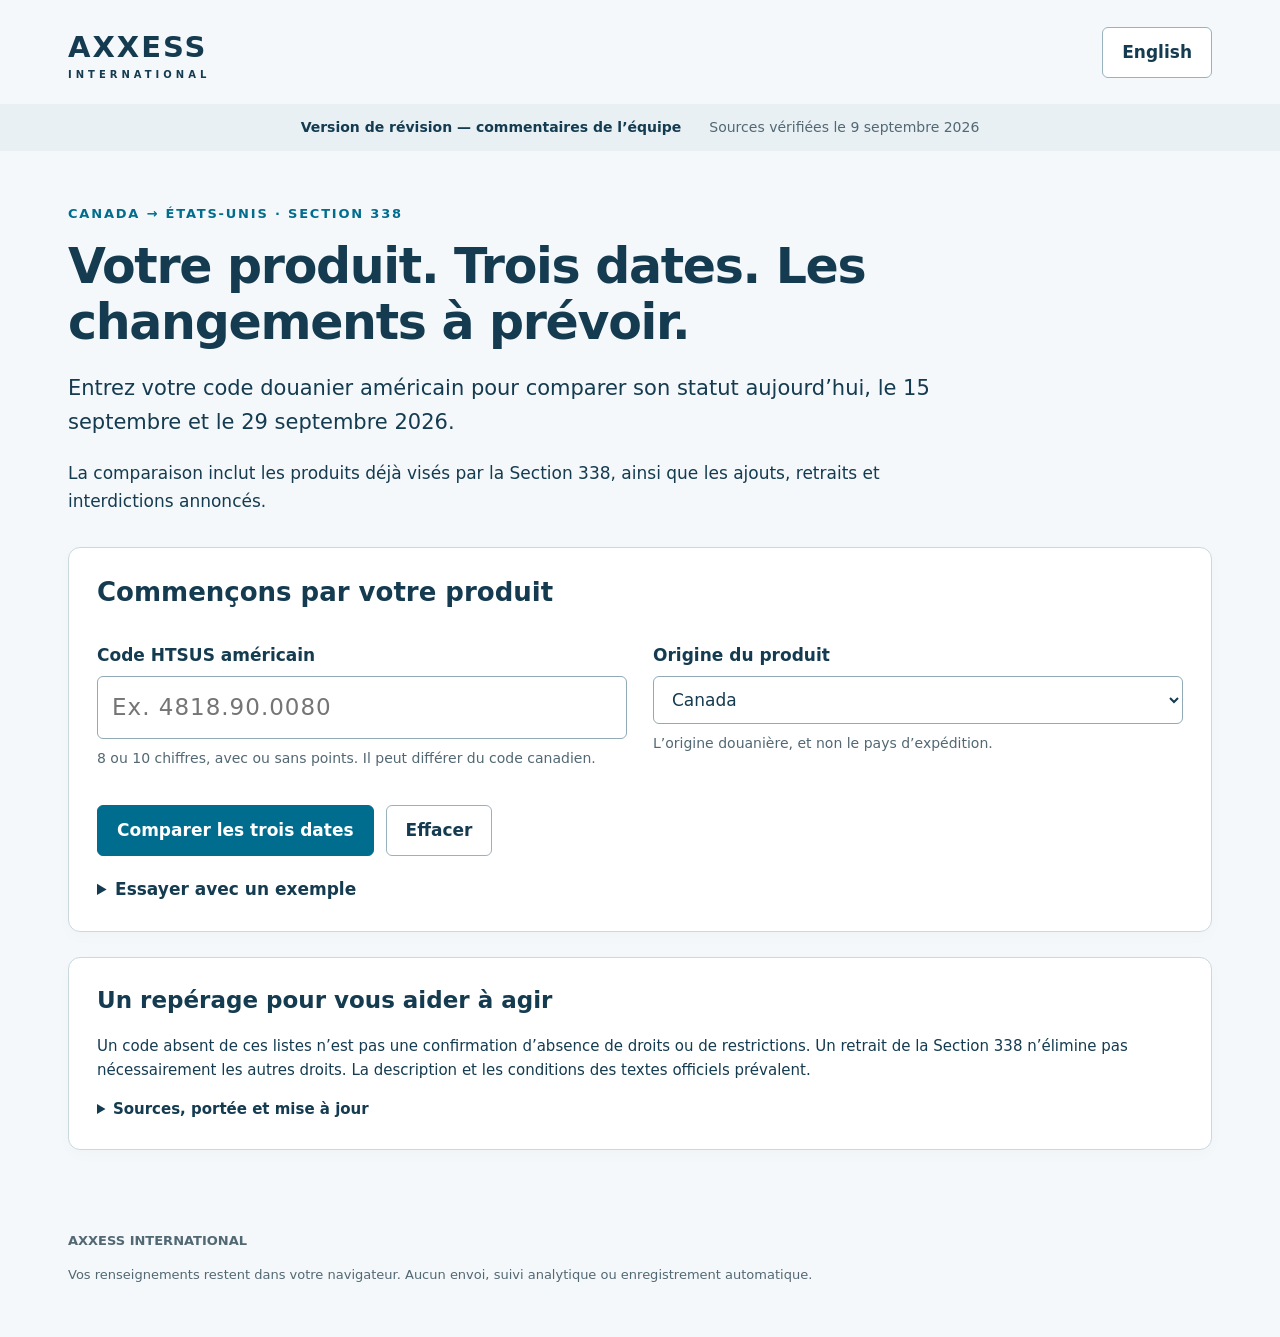
==== index.html @ a37c1147 "Créer le vérificateur bilingue Section 338 — version de révision Comparaison aujourd’hui / 15 septem" ====
<!doctype html>
<html lang="fr"><head><meta charset="utf-8"><meta name="viewport" content="width=device-width,initial-scale=1"><meta name="robots" content="noindex,nofollow"><meta name="description" content="Comparez le statut Section 338 de votre produit aux trois dates clés. Version de révision Axxess International."><title>Vérificateur Section 338 | Axxess International</title><link rel="stylesheet" href="style.css"><script defer src="rules.js"></script><script defer src="engine.js"></script><script defer src="app.js"></script></head>
<body><a class="skip" href="#main" data-t="skip">Aller au vérificateur</a><header><div class="brand">AXXESS <span>INTERNATIONAL</span></div><button id="language" type="button">English</button></header><aside class="review"><strong data-t="review">Version de révision — commentaires de l’équipe</strong><span data-t="checked">Sources vérifiées le 9 septembre 2026</span></aside>
<main id="main"><section class="intro"><p class="eyebrow" data-t="route">CANADA → ÉTATS-UNIS · SECTION 338</p><h1 data-t="title">Votre produit. Trois dates. Les changements à prévoir.</h1><p class="lead" data-t="lead">Entrez votre code douanier américain pour comparer son statut aujourd’hui, le 15 septembre et le 29 septembre 2026.</p><p data-t="baseline">La comparaison inclut les produits déjà visés par la Section 338, ainsi que les ajouts, retraits et interdictions annoncés.</p></section>
<section class="panel" aria-labelledby="form-title"><h2 id="form-title" data-t="formTitle">Commençons par votre produit</h2><form id="check-form" novalidate><div class="form-grid"><div><label for="hts" data-t="hts">Code HTSUS américain</label><input id="hts" inputmode="decimal" maxlength="14" placeholder="Ex. 4818.90.0080" autocomplete="off" aria-describedby="hts-help"><p class="hint" id="hts-help" data-t="htsHelp">8 ou 10 chiffres, avec ou sans points. Il peut différer du code canadien.</p></div><div><label for="origin" data-t="origin">Origine du produit</label><select id="origin"><option value="CA" data-t="canada">Canada</option><option value="US" data-t="other">Autre pays</option><option value="unknown" data-t="unknown">À confirmer</option></select><p class="hint" data-t="originHelp">L’origine douanière, et non le pays d’expédition.</p></div></div>
<div id="packaging-field" hidden><label for="packaged" data-t="packaged">Conditionné pour la consommation directe?</label><select id="packaged"><option value="unknown" data-t="unknown">À confirmer</option><option value="yes" data-t="packYes">Oui — bouteilles, canettes, boîtes, fûts ou similaires</option><option value="no" data-t="packNo">Non — vrac confirmé</option></select><p class="hint" data-t="packHelp">Un grand contenant ou un fût n’est pas automatiquement du vrac. Ce renseignement peut changer le résultat du 29 septembre.</p></div>
<p id="error" class="error" role="alert" hidden></p><div class="actions"><button type="submit" class="primary" data-t="check">Comparer les trois dates</button><button type="reset" data-t="reset">Effacer</button></div></form><details class="examples"><summary data-t="try">Essayer avec un exemple</summary><div class="actions"><button type="button" data-example="25010000" data-t="removedExample">Produit retiré</button><button type="button" data-example="04061064" data-t="addedExample">Produit ajouté</button><button type="button" data-example="22030000" data-t="banExample">Bière conditionnée</button><button type="button" data-example="48189000" data-t="partialExample">Code à préciser</button></div></details></section>
<section id="results" aria-live="polite" hidden><p class="eyebrow" data-t="comparison">VOTRE COMPARAISON</p><h2 id="result-title" tabindex="-1"></h2><p id="description" class="hint"></p><p class="assumptions" data-t="assumptions">Repérage dans les listes pour trois opérations ordinaires distinctes : importation et entrée pour consommation à chaque date, sans exemption particulière. Les taux indiqués concernent uniquement la Section 338. Les autres droits et l’admissibilité finale restent à confirmer.</p><div id="cards" class="cards"></div><p class="hint" data-t="timeNote">15 et 29 septembre : situation à 0 h 01, heure de l’Est. Le 15 vise l’entrée pour consommation ou le retrait d’entrepôt; le 29 vise l’importation aux États-Unis.</p><div class="panel next"><h3 data-t="nextTitle">Préparez votre prochaine expédition avec Axxess</h3><p data-t="nextText">Faites confirmer le code complet, l’origine, les exceptions et les dates avant d’expédier. Si vous payez déjà des droits Section 232, faites revoir le cumul et vos coûts.</p><button id="prepare" type="button" class="primary" data-t="prepare">Préparer ma demande de vérification</button><div id="request-area" hidden><label for="request-text" data-t="requestTitle">Texte à transmettre à votre représentant</label><textarea id="request-text" rows="10" readonly></textarea><div class="actions"><button id="copy" type="button" data-t="copy">Copier le texte</button><a href="https://axxessintl.com/nous-joindre/" id="contact" data-t="contact">Joindre Axxess</a></div><p id="copy-status" role="status"></p><p class="hint" data-t="notSent">Aucun message n’est envoyé par le vérificateur.</p></div></div>
<details class="panel" id="shipment"><summary data-t="shipmentTitle">Vos dates réelles diffèrent? Examiner une expédition</summary><p data-t="shipmentHelp">Pour une importation avant le 29 septembre suivie d’une entrée pour consommation après cette date, les règles de transition doivent être examinées séparément.</p><form id="shipment-form" novalidate><div class="form-grid"><div><label for="imported" data-t="imported">Importation aux États-Unis — heure de l’Est</label><input id="imported" type="datetime-local"></div><div><label for="entered" data-t="entered">Entrée ou retrait pour consommation — heure de l’Est</label><input id="entered" type="datetime-local"></div></div><label for="special" data-t="special">Opération spéciale ou exemption à examiner?</label><select id="special"><option value="unknown" data-t="unknown">À confirmer</option><option value="none" data-t="ordinary">Non — opération ordinaire confirmée</option><option value="required" data-t="specialYes">Oui — examen nécessaire (chapitre 98, zone franche, etc.)</option></select><label for="exemption" data-t="exemption">Exclusion de la note 51(c), lorsqu’elle demeure applicable</label><select id="exemption"><option value="unknown" data-t="unknown">À confirmer</option><option value="no" data-t="exNo">Aucune exclusion applicable, confirmé</option><option value="yes" data-t="exYes">Exclusion applicable, confirmée par un spécialiste</option></select><p class="hint" data-t="exHelp">Par exemple, certaines mesures Section 232 ou l’aéronautique civile. L’ACEUM seul n’exclut pas les droits Section 338. L’outil ne détermine pas l’assujettissement à la Section 232.</p><button type="submit" class="primary" data-t="shipmentCheck">Examiner cette expédition</button></form><div id="shipment-result" aria-live="polite"></div></details></section>
<section class="panel notes"><h2 data-t="scopeTitle">Un repérage pour vous aider à agir</h2><p data-t="scopeText">Un code absent de ces listes n’est pas une confirmation d’absence de droits ou de restrictions. Un retrait de la Section 338 n’élimine pas nécessairement les autres droits. La description et les conditions des textes officiels prévalent.</p><details><summary data-t="sourcesTitle">Sources, portée et mise à jour</summary><p data-t="sourceDate">Référentiel : 8 septembre 2026, version 2026-09-08.v1. Sources revérifiées le 9 septembre. Cette version ne se met pas à jour automatiquement.</p><p data-t="dairyNote">Le renvoi à une modification de portée laitière dans la proclamation d’interdiction reste à clarifier. Les instructions CBP/ACE et les corrections ultérieures doivent être confirmées avant une déclaration.</p><ul id="sources"></ul></details></section></main><footer><strong>AXXESS INTERNATIONAL</strong><p data-t="privacy">Vos renseignements restent dans votre navigateur. Aucun envoi, suivi analytique ou enregistrement automatique.</p></footer><noscript>Activez JavaScript pour utiliser le vérificateur. / Enable JavaScript to use the checker.</noscript></body></html>
---- style.css ----
:root{--ink:#143b50;--blue:#006d8f;--pale:#eef5f7;--line:#c9d9df;--muted:#526873;--orange:#b25617}*{box-sizing:border-box}body{margin:0;color:var(--ink);font:17px/1.6 system-ui,-apple-system,Segoe UI,sans-serif;background:#f5f8fa}header,main,footer{max-width:1200px;margin:auto}header{display:flex;align-items:center;justify-content:space-between;padding:24px 28px}.brand{font-size:29px;font-weight:800;letter-spacing:2px}.brand span{display:block;font-size:10px;letter-spacing:4px;line-height:1}.review{background:#e8f0f4;padding:12px 28px;display:flex;justify-content:center;gap:28px;flex-wrap:wrap;font-size:14px}.review span{color:var(--muted)}main{padding:40px 28px}h1{font-size:clamp(32px,4vw,49px);line-height:1.15;max-width:920px;margin:14px 0 20px;letter-spacing:-1.3px}h2{font-size:26px;line-height:1.3;margin:0 0 18px}h3{font-size:21px;line-height:1.35}.lead{font-size:21px;max-width:880px}.eyebrow{font-size:13px;font-weight:750;letter-spacing:1.8px;color:var(--blue)}.intro{margin-bottom:32px}.intro>p:last-child{max-width:900px}.panel{background:white;border:1px solid var(--line);border-radius:12px;padding:28px;margin:25px 0;box-shadow:0 5px 16px #143b5005}.form-grid{display:grid;grid-template-columns:1fr 1fr;gap:26px}label{display:block;font-weight:650;margin:14px 0 7px}input,select,textarea{font:inherit;color:var(--ink);background:#fff;border:1px solid #91aab6;border-radius:6px;padding:12px 14px;min-height:48px;width:100%;max-width:100%}#hts{font-size:23px;letter-spacing:1px}.hint{font-size:14px;color:var(--muted);margin:8px 0 18px}.actions{display:flex;gap:12px;align-items:center;flex-wrap:wrap;margin:18px 0 5px}button,.actions a{font:inherit;font-weight:650;border:1px solid #99b3be;border-radius:6px;background:white;color:var(--ink);padding:11px 19px;cursor:pointer;min-height:46px}.primary{background:var(--blue);color:white;border-color:var(--blue)}button:hover{filter:brightness(.94)}a{color:#006382;text-underline-offset:3px}button:focus-visible,a:focus-visible,summary:focus-visible,input:focus-visible,select:focus-visible,textarea:focus-visible{outline:3px solid #d18139;outline-offset:3px}summary{cursor:pointer;font-weight:650}.examples{margin-top:20px}.examples button{font-size:14px;padding:8px 12px}#results{margin-top:42px;scroll-margin-top:24px}.assumptions{border-left:4px solid var(--blue);padding:14px 20px;background:#eaf2f5;font-size:15px}.cards{display:grid;grid-template-columns:repeat(3,minmax(0,1fr));gap:18px;margin:24px 0}.card{background:#fff;border:1px solid var(--line);border-top:5px solid var(--blue);border-radius:9px;padding:24px;overflow-wrap:anywhere}.card.danger{border-top-color:#ad3030;background:#fff8f7}.card.warning{border-top-color:#bb701e}.card.neutral{border-top-color:#678491}.card .date{font-size:15px;font-weight:700;margin:0 0 16px}.card h3{font-size:24px;margin:8px 0 18px}.card p{font-size:15px}.card .rate{font-size:32px;font-weight:800;line-height:1.2;margin:18px 0 6px}.card .tag{display:inline-block;font-size:12px;letter-spacing:.5px;font-weight:700;background:#eef3f5;border-radius:4px;padding:4px 8px}.card.danger .tag{background:#f9e2dd;color:#872b26}.card a{font-size:14px}.next{background:var(--pale)}.next h3{margin-top:0}#request-area{margin-top:22px}textarea{font-size:14px;line-height:1.5}.error{padding:12px 16px;background:#fff0ef;color:#902c27;border-radius:5px}#shipment-result .card{margin-top:20px}.notes{font-size:15px}.notes h2{font-size:23px}.notes li{margin:9px 0}footer{padding:16px 28px 38px;font-size:13px;color:var(--muted)}.skip{position:absolute;left:20px;top:-100px;background:white;padding:14px;z-index:10}.skip:focus{top:10px}[hidden]{display:none!important}@media(max-width:760px){header{padding:22px 20px}.review{justify-content:flex-start;padding:12px 20px;gap:2px}.review>*{width:100%}main{padding:26px 18px}.panel{padding:21px}.form-grid,.cards{grid-template-columns:1fr;gap:12px}h1{letter-spacing:-.6px}.lead{font-size:19px}.card{padding:22px}.actions button{max-width:100%}.card h3{font-size:23px}input[type=datetime-local]{min-width:0;font-size:15px}footer{padding:10px 20px 28px}}
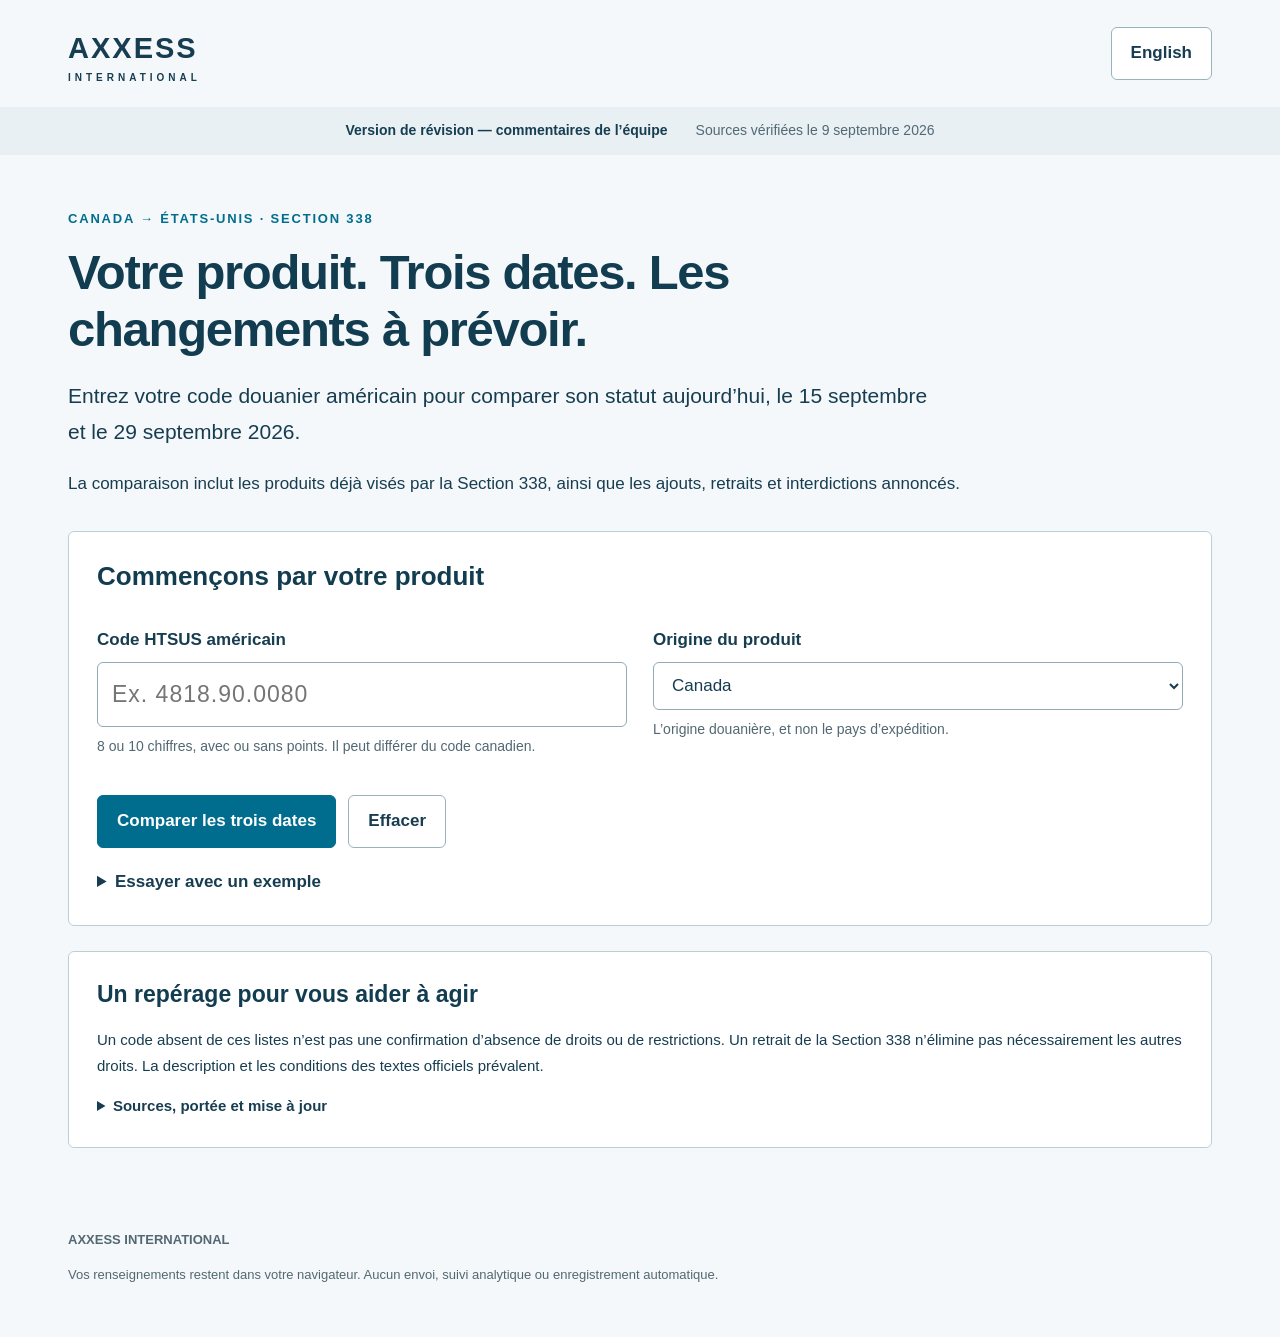
==== commit 8f81b5eb: "Intégrer le vérificateur aux pages Axxess et harmoniser sa présentation Mode intégré sans bandeau de" ====
--- a/index.html
+++ b/index.html
@@ -1,10 +1,10 @@
-<!doctype html>
-<html lang="fr"><head><meta charset="utf-8"><meta name="viewport" content="width=device-width,initial-scale=1"><meta name="robots" content="noindex,nofollow"><meta name="description" content="Comparez le statut Section 338 de votre produit aux trois dates clés. Version de révision Axxess International."><title>Vérificateur Section 338 | Axxess International</title><link rel="stylesheet" href="style.css"><script defer src="rules.js"></script><script defer src="engine.js"></script><script defer src="app.js"></script></head>
-<body><a class="skip" href="#main" data-t="skip">Aller au vérificateur</a><header><div class="brand">AXXESS <span>INTERNATIONAL</span></div><button id="language" type="button">English</button></header><aside class="review"><strong data-t="review">Version de révision — commentaires de l’équipe</strong><span data-t="checked">Sources vérifiées le 9 septembre 2026</span></aside>
-<main id="main"><section class="intro"><p class="eyebrow" data-t="route">CANADA → ÉTATS-UNIS · SECTION 338</p><h1 data-t="title">Votre produit. Trois dates. Les changements à prévoir.</h1><p class="lead" data-t="lead">Entrez votre code douanier américain pour comparer son statut aujourd’hui, le 15 septembre et le 29 septembre 2026.</p><p data-t="baseline">La comparaison inclut les produits déjà visés par la Section 338, ainsi que les ajouts, retraits et interdictions annoncés.</p></section>
-<section class="panel" aria-labelledby="form-title"><h2 id="form-title" data-t="formTitle">Commençons par votre produit</h2><form id="check-form" novalidate><div class="form-grid"><div><label for="hts" data-t="hts">Code HTSUS américain</label><input id="hts" inputmode="decimal" maxlength="14" placeholder="Ex. 4818.90.0080" autocomplete="off" aria-describedby="hts-help"><p class="hint" id="hts-help" data-t="htsHelp">8 ou 10 chiffres, avec ou sans points. Il peut différer du code canadien.</p></div><div><label for="origin" data-t="origin">Origine du produit</label><select id="origin"><option value="CA" data-t="canada">Canada</option><option value="US" data-t="other">Autre pays</option><option value="unknown" data-t="unknown">À confirmer</option></select><p class="hint" data-t="originHelp">L’origine douanière, et non le pays d’expédition.</p></div></div>
-<div id="packaging-field" hidden><label for="packaged" data-t="packaged">Conditionné pour la consommation directe?</label><select id="packaged"><option value="unknown" data-t="unknown">À confirmer</option><option value="yes" data-t="packYes">Oui — bouteilles, canettes, boîtes, fûts ou similaires</option><option value="no" data-t="packNo">Non — vrac confirmé</option></select><p class="hint" data-t="packHelp">Un grand contenant ou un fût n’est pas automatiquement du vrac. Ce renseignement peut changer le résultat du 29 septembre.</p></div>
-<p id="error" class="error" role="alert" hidden></p><div class="actions"><button type="submit" class="primary" data-t="check">Comparer les trois dates</button><button type="reset" data-t="reset">Effacer</button></div></form><details class="examples"><summary data-t="try">Essayer avec un exemple</summary><div class="actions"><button type="button" data-example="25010000" data-t="removedExample">Produit retiré</button><button type="button" data-example="04061064" data-t="addedExample">Produit ajouté</button><button type="button" data-example="22030000" data-t="banExample">Bière conditionnée</button><button type="button" data-example="48189000" data-t="partialExample">Code à préciser</button></div></details></section>
-<section id="results" aria-live="polite" hidden><p class="eyebrow" data-t="comparison">VOTRE COMPARAISON</p><h2 id="result-title" tabindex="-1"></h2><p id="description" class="hint"></p><p class="assumptions" data-t="assumptions">Repérage dans les listes pour trois opérations ordinaires distinctes : importation et entrée pour consommation à chaque date, sans exemption particulière. Les taux indiqués concernent uniquement la Section 338. Les autres droits et l’admissibilité finale restent à confirmer.</p><div id="cards" class="cards"></div><p class="hint" data-t="timeNote">15 et 29 septembre : situation à 0 h 01, heure de l’Est. Le 15 vise l’entrée pour consommation ou le retrait d’entrepôt; le 29 vise l’importation aux États-Unis.</p><div class="panel next"><h3 data-t="nextTitle">Préparez votre prochaine expédition avec Axxess</h3><p data-t="nextText">Faites confirmer le code complet, l’origine, les exceptions et les dates avant d’expédier. Si vous payez déjà des droits Section 232, faites revoir le cumul et vos coûts.</p><button id="prepare" type="button" class="primary" data-t="prepare">Préparer ma demande de vérification</button><div id="request-area" hidden><label for="request-text" data-t="requestTitle">Texte à transmettre à votre représentant</label><textarea id="request-text" rows="10" readonly></textarea><div class="actions"><button id="copy" type="button" data-t="copy">Copier le texte</button><a href="https://axxessintl.com/nous-joindre/" id="contact" data-t="contact">Joindre Axxess</a></div><p id="copy-status" role="status"></p><p class="hint" data-t="notSent">Aucun message n’est envoyé par le vérificateur.</p></div></div>
-<details class="panel" id="shipment"><summary data-t="shipmentTitle">Vos dates réelles diffèrent? Examiner une expédition</summary><p data-t="shipmentHelp">Pour une importation avant le 29 septembre suivie d’une entrée pour consommation après cette date, les règles de transition doivent être examinées séparément.</p><form id="shipment-form" novalidate><div class="form-grid"><div><label for="imported" data-t="imported">Importation aux États-Unis — heure de l’Est</label><input id="imported" type="datetime-local"></div><div><label for="entered" data-t="entered">Entrée ou retrait pour consommation — heure de l’Est</label><input id="entered" type="datetime-local"></div></div><label for="special" data-t="special">Opération spéciale ou exemption à examiner?</label><select id="special"><option value="unknown" data-t="unknown">À confirmer</option><option value="none" data-t="ordinary">Non — opération ordinaire confirmée</option><option value="required" data-t="specialYes">Oui — examen nécessaire (chapitre 98, zone franche, etc.)</option></select><label for="exemption" data-t="exemption">Exclusion de la note 51(c), lorsqu’elle demeure applicable</label><select id="exemption"><option value="unknown" data-t="unknown">À confirmer</option><option value="no" data-t="exNo">Aucune exclusion applicable, confirmé</option><option value="yes" data-t="exYes">Exclusion applicable, confirmée par un spécialiste</option></select><p class="hint" data-t="exHelp">Par exemple, certaines mesures Section 232 ou l’aéronautique civile. L’ACEUM seul n’exclut pas les droits Section 338. L’outil ne détermine pas l’assujettissement à la Section 232.</p><button type="submit" class="primary" data-t="shipmentCheck">Examiner cette expédition</button></form><div id="shipment-result" aria-live="polite"></div></details></section>
-<section class="panel notes"><h2 data-t="scopeTitle">Un repérage pour vous aider à agir</h2><p data-t="scopeText">Un code absent de ces listes n’est pas une confirmation d’absence de droits ou de restrictions. Un retrait de la Section 338 n’élimine pas nécessairement les autres droits. La description et les conditions des textes officiels prévalent.</p><details><summary data-t="sourcesTitle">Sources, portée et mise à jour</summary><p data-t="sourceDate">Référentiel : 8 septembre 2026, version 2026-09-08.v1. Sources revérifiées le 9 septembre. Cette version ne se met pas à jour automatiquement.</p><p data-t="dairyNote">Le renvoi à une modification de portée laitière dans la proclamation d’interdiction reste à clarifier. Les instructions CBP/ACE et les corrections ultérieures doivent être confirmées avant une déclaration.</p><ul id="sources"></ul></details></section></main><footer><strong>AXXESS INTERNATIONAL</strong><p data-t="privacy">Vos renseignements restent dans votre navigateur. Aucun envoi, suivi analytique ou enregistrement automatique.</p></footer><noscript>Activez JavaScript pour utiliser le vérificateur. / Enable JavaScript to use the checker.</noscript></body></html>
+<!doctype html>
+<html lang="fr"><head><meta charset="utf-8"><meta name="viewport" content="width=device-width,initial-scale=1"><meta name="robots" content="noindex,nofollow"><meta name="description" content="Comparez le statut Section 338 de votre produit aux trois dates clés. Version de révision Axxess International."><title>Vérificateur Section 338 | Axxess International</title><link rel="stylesheet" href="style.css?v=20260909-2"><script defer src="rules.js"></script><script defer src="engine.js"></script><script defer src="app.js?v=20260909-2"></script></head>
+<body><a class="skip" href="#main" data-t="skip">Aller au vérificateur</a><header><div class="brand">AXXESS <span>INTERNATIONAL</span></div><button id="language" type="button">English</button></header><aside class="review"><strong data-t="review">Version de révision — commentaires de l’équipe</strong><span data-t="checked">Sources vérifiées le 9 septembre 2026</span></aside>
+<main id="main"><section class="intro"><p class="eyebrow" data-t="route">CANADA → ÉTATS-UNIS · SECTION 338</p><h1 data-t="title">Votre produit. Trois dates. Les changements à prévoir.</h1><p class="lead" data-t="lead">Entrez votre code douanier américain pour comparer son statut aujourd’hui, le 15 septembre et le 29 septembre 2026.</p><p data-t="baseline">La comparaison inclut les produits déjà visés par la Section 338, ainsi que les ajouts, retraits et interdictions annoncés.</p></section>
+<section class="panel" aria-labelledby="form-title"><h2 id="form-title" data-t="formTitle">Commençons par votre produit</h2><form id="check-form" novalidate><div class="form-grid"><div><label for="hts" data-t="hts">Code HTSUS américain</label><input id="hts" inputmode="decimal" maxlength="14" placeholder="Ex. 4818.90.0080" autocomplete="off" aria-describedby="hts-help"><p class="hint" id="hts-help" data-t="htsHelp">8 ou 10 chiffres, avec ou sans points. Il peut différer du code canadien.</p></div><div><label for="origin" data-t="origin">Origine du produit</label><select id="origin"><option value="CA" data-t="canada">Canada</option><option value="US" data-t="other">Autre pays</option><option value="unknown" data-t="unknown">À confirmer</option></select><p class="hint" data-t="originHelp">L’origine douanière, et non le pays d’expédition.</p></div></div>
+<div id="packaging-field" hidden><label for="packaged" data-t="packaged">Conditionné pour la consommation directe?</label><select id="packaged"><option value="unknown" data-t="unknown">À confirmer</option><option value="yes" data-t="packYes">Oui — bouteilles, canettes, boîtes, fûts ou similaires</option><option value="no" data-t="packNo">Non — vrac confirmé</option></select><p class="hint" data-t="packHelp">Un grand contenant ou un fût n’est pas automatiquement du vrac. Ce renseignement peut changer le résultat du 29 septembre.</p></div>
+<p id="error" class="error" role="alert" hidden></p><div class="actions"><button type="submit" class="primary" data-t="check">Comparer les trois dates</button><button type="reset" data-t="reset">Effacer</button></div></form><details class="examples"><summary data-t="try">Essayer avec un exemple</summary><div class="actions"><button type="button" data-example="25010000" data-t="removedExample">Produit retiré</button><button type="button" data-example="04061064" data-t="addedExample">Produit ajouté</button><button type="button" data-example="22030000" data-t="banExample">Bière conditionnée</button><button type="button" data-example="48189000" data-t="partialExample">Code à préciser</button></div></details></section>
+<section id="results" aria-live="polite" hidden><p class="eyebrow" data-t="comparison">VOTRE COMPARAISON</p><h2 id="result-title" tabindex="-1"></h2><p id="description" class="hint"></p><p class="assumptions" data-t="assumptions">Repérage dans les listes pour trois opérations ordinaires distinctes : importation et entrée pour consommation à chaque date, sans exemption particulière. Les taux indiqués concernent uniquement la Section 338. Les autres droits et l’admissibilité finale restent à confirmer.</p><div id="cards" class="cards"></div><p class="hint" data-t="timeNote">15 et 29 septembre : situation à 0 h 01, heure de l’Est. Le 15 vise l’entrée pour consommation ou le retrait d’entrepôt; le 29 vise l’importation aux États-Unis.</p><div class="panel next"><h3 data-t="nextTitle">Préparez votre prochaine expédition avec Axxess</h3><p data-t="nextText">Faites confirmer le code complet, l’origine, les exceptions et les dates avant d’expédier. Si vous payez déjà des droits Section 232, faites revoir le cumul et vos coûts.</p><button id="prepare" type="button" class="primary" data-t="prepare">Préparer ma demande de vérification</button><div id="request-area" hidden><label for="request-text" data-t="requestTitle">Texte à transmettre à votre représentant</label><textarea id="request-text" rows="10" readonly></textarea><div class="actions"><button id="copy" type="button" data-t="copy">Copier le texte</button><a href="https://axxessintl.com/nous-joindre/" id="contact" data-t="contact">Joindre Axxess</a></div><p id="copy-status" role="status"></p><p class="hint" data-t="notSent">Aucun message n’est envoyé par le vérificateur.</p></div></div>
+<details class="panel" id="shipment"><summary data-t="shipmentTitle">Vos dates réelles diffèrent? Examiner une expédition</summary><p data-t="shipmentHelp">Pour une importation avant le 29 septembre suivie d’une entrée pour consommation après cette date, les règles de transition doivent être examinées séparément.</p><form id="shipment-form" novalidate><div class="form-grid"><div><label for="imported" data-t="imported">Importation aux États-Unis — heure de l’Est</label><input id="imported" type="datetime-local"></div><div><label for="entered" data-t="entered">Entrée ou retrait pour consommation — heure de l’Est</label><input id="entered" type="datetime-local"></div></div><label for="special" data-t="special">Opération spéciale ou exemption à examiner?</label><select id="special"><option value="unknown" data-t="unknown">À confirmer</option><option value="none" data-t="ordinary">Non — opération ordinaire confirmée</option><option value="required" data-t="specialYes">Oui — examen nécessaire (chapitre 98, zone franche, etc.)</option></select><label for="exemption" data-t="exemption">Exclusion de la note 51(c), lorsqu’elle demeure applicable</label><select id="exemption"><option value="unknown" data-t="unknown">À confirmer</option><option value="no" data-t="exNo">Aucune exclusion applicable, confirmé</option><option value="yes" data-t="exYes">Exclusion applicable, confirmée par un spécialiste</option></select><p class="hint" data-t="exHelp">Par exemple, certaines mesures Section 232 ou l’aéronautique civile. L’ACEUM seul n’exclut pas les droits Section 338. L’outil ne détermine pas l’assujettissement à la Section 232.</p><button type="submit" class="primary" data-t="shipmentCheck">Examiner cette expédition</button></form><div id="shipment-result" aria-live="polite"></div></details></section>
+<section class="panel notes"><h2 data-t="scopeTitle">Un repérage pour vous aider à agir</h2><p data-t="scopeText">Un code absent de ces listes n’est pas une confirmation d’absence de droits ou de restrictions. Un retrait de la Section 338 n’élimine pas nécessairement les autres droits. La description et les conditions des textes officiels prévalent.</p><details><summary data-t="sourcesTitle">Sources, portée et mise à jour</summary><p data-t="sourceDate">Référentiel : 8 septembre 2026, version 2026-09-08.v1. Sources revérifiées le 9 septembre. Cette version ne se met pas à jour automatiquement.</p><p data-t="dairyNote">Le renvoi à une modification de portée laitière dans la proclamation d’interdiction reste à clarifier. Les instructions CBP/ACE et les corrections ultérieures doivent être confirmées avant une déclaration.</p><ul id="sources"></ul></details></section></main><footer><strong>AXXESS INTERNATIONAL</strong><p data-t="privacy">Vos renseignements restent dans votre navigateur. Aucun envoi, suivi analytique ou enregistrement automatique.</p></footer><noscript>Activez JavaScript pour utiliser le vérificateur. / Enable JavaScript to use the checker.</noscript></body></html>
--- a/style.css
+++ b/style.css
@@ -1 +1,2 @@
 :root{--ink:#143b50;--blue:#006d8f;--pale:#eef5f7;--line:#c9d9df;--muted:#526873;--orange:#b25617}*{box-sizing:border-box}body{margin:0;color:var(--ink);font:17px/1.6 system-ui,-apple-system,Segoe UI,sans-serif;background:#f5f8fa}header,main,footer{max-width:1200px;margin:auto}header{display:flex;align-items:center;justify-content:space-between;padding:24px 28px}.brand{font-size:29px;font-weight:800;letter-spacing:2px}.brand span{display:block;font-size:10px;letter-spacing:4px;line-height:1}.review{background:#e8f0f4;padding:12px 28px;display:flex;justify-content:center;gap:28px;flex-wrap:wrap;font-size:14px}.review span{color:var(--muted)}main{padding:40px 28px}h1{font-size:clamp(32px,4vw,49px);line-height:1.15;max-width:920px;margin:14px 0 20px;letter-spacing:-1.3px}h2{font-size:26px;line-height:1.3;margin:0 0 18px}h3{font-size:21px;line-height:1.35}.lead{font-size:21px;max-width:880px}.eyebrow{font-size:13px;font-weight:750;letter-spacing:1.8px;color:var(--blue)}.intro{margin-bottom:32px}.intro>p:last-child{max-width:900px}.panel{background:white;border:1px solid var(--line);border-radius:12px;padding:28px;margin:25px 0;box-shadow:0 5px 16px #143b5005}.form-grid{display:grid;grid-template-columns:1fr 1fr;gap:26px}label{display:block;font-weight:650;margin:14px 0 7px}input,select,textarea{font:inherit;color:var(--ink);background:#fff;border:1px solid #91aab6;border-radius:6px;padding:12px 14px;min-height:48px;width:100%;max-width:100%}#hts{font-size:23px;letter-spacing:1px}.hint{font-size:14px;color:var(--muted);margin:8px 0 18px}.actions{display:flex;gap:12px;align-items:center;flex-wrap:wrap;margin:18px 0 5px}button,.actions a{font:inherit;font-weight:650;border:1px solid #99b3be;border-radius:6px;background:white;color:var(--ink);padding:11px 19px;cursor:pointer;min-height:46px}.primary{background:var(--blue);color:white;border-color:var(--blue)}button:hover{filter:brightness(.94)}a{color:#006382;text-underline-offset:3px}button:focus-visible,a:focus-visible,summary:focus-visible,input:focus-visible,select:focus-visible,textarea:focus-visible{outline:3px solid #d18139;outline-offset:3px}summary{cursor:pointer;font-weight:650}.examples{margin-top:20px}.examples button{font-size:14px;padding:8px 12px}#results{margin-top:42px;scroll-margin-top:24px}.assumptions{border-left:4px solid var(--blue);padding:14px 20px;background:#eaf2f5;font-size:15px}.cards{display:grid;grid-template-columns:repeat(3,minmax(0,1fr));gap:18px;margin:24px 0}.card{background:#fff;border:1px solid var(--line);border-top:5px solid var(--blue);border-radius:9px;padding:24px;overflow-wrap:anywhere}.card.danger{border-top-color:#ad3030;background:#fff8f7}.card.warning{border-top-color:#bb701e}.card.neutral{border-top-color:#678491}.card .date{font-size:15px;font-weight:700;margin:0 0 16px}.card h3{font-size:24px;margin:8px 0 18px}.card p{font-size:15px}.card .rate{font-size:32px;font-weight:800;line-height:1.2;margin:18px 0 6px}.card .tag{display:inline-block;font-size:12px;letter-spacing:.5px;font-weight:700;background:#eef3f5;border-radius:4px;padding:4px 8px}.card.danger .tag{background:#f9e2dd;color:#872b26}.card a{font-size:14px}.next{background:var(--pale)}.next h3{margin-top:0}#request-area{margin-top:22px}textarea{font-size:14px;line-height:1.5}.error{padding:12px 16px;background:#fff0ef;color:#902c27;border-radius:5px}#shipment-result .card{margin-top:20px}.notes{font-size:15px}.notes h2{font-size:23px}.notes li{margin:9px 0}footer{padding:16px 28px 38px;font-size:13px;color:var(--muted)}.skip{position:absolute;left:20px;top:-100px;background:white;padding:14px;z-index:10}.skip:focus{top:10px}[hidden]{display:none!important}@media(max-width:760px){header{padding:22px 20px}.review{justify-content:flex-start;padding:12px 20px;gap:2px}.review>*{width:100%}main{padding:26px 18px}.panel{padding:21px}.form-grid,.cards{grid-template-columns:1fr;gap:12px}h1{letter-spacing:-.6px}.lead{font-size:19px}.card{padding:22px}.actions button{max-width:100%}.card h3{font-size:23px}input[type=datetime-local]{min-width:0;font-size:15px}footer{padding:10px 20px 28px}}
+:root{--ink:#173d51;--blue:#006d8f;--pale:#eaf3f6;--line:#bccfd8}body{font-family:Arial,sans-serif;line-height:1.7}h1,h2,h3{color:#123c50}a{color:#006d8f}.panel,.card{border-radius:6px;box-shadow:none}.card{border-width:1px;border-top-width:5px}html.embedded body{background:#fff}html.embedded header,html.embedded .review,html.embedded .intro,html.embedded footer,html.embedded .skip,html.embedded #contact{display:none}html.embedded main{padding:0;max-width:none}html.embedded .panel{border:0;padding:4px 0;margin:0 0 22px}html.embedded .panel.next{padding:22px;background:#eaf3f6;border:1px solid #bccfd8}html.embedded #shipment{border:1px solid #bccfd8;padding:22px}html.embedded .notes{border-top:1px solid #bccfd8;padding-top:22px;margin-bottom:0}html.embedded .notes h2{font-size:21px}html.embedded #results{margin-top:30px}html.embedded h2{font-size:26px}html.embedded .cards{gap:14px}html.embedded .card{padding:20px}html.embedded .card h3{font-size:23px}html.embedded #form-title{display:none}@media(max-width:760px){html.embedded .card{padding:20px}html.embedded .form-grid{gap:0}html.embedded .notes{font-size:14px}}
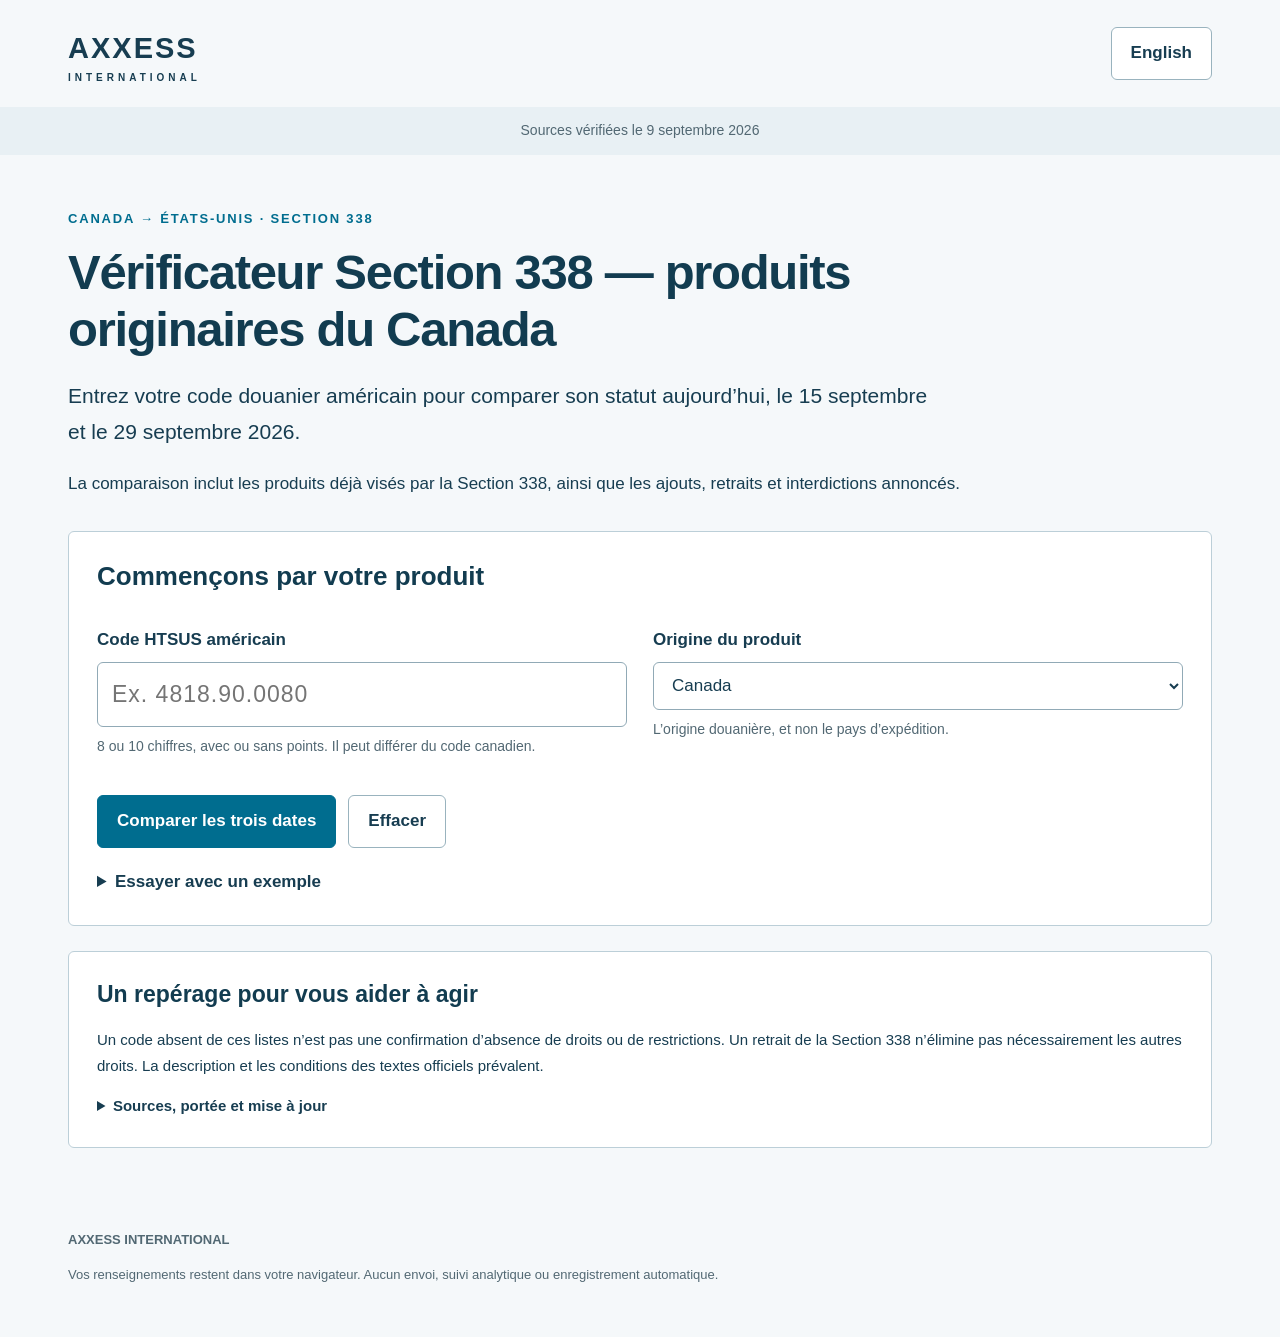
==== commit 2d1c8df8: "Simplifier le contact et finaliser les explications client" ====
--- a/index.html
+++ b/index.html
@@ -1,10 +1,10 @@
 <!doctype html>
-<html lang="fr"><head><meta charset="utf-8"><meta name="viewport" content="width=device-width,initial-scale=1"><meta name="robots" content="noindex,nofollow"><meta name="description" content="Comparez le statut Section 338 de votre produit aux trois dates clés. Version de révision Axxess International."><title>Vérificateur Section 338 | Axxess International</title><link rel="stylesheet" href="style.css?v=20260909-2"><script defer src="rules.js"></script><script defer src="engine.js"></script><script defer src="app.js?v=20260909-2"></script></head>
-<body><a class="skip" href="#main" data-t="skip">Aller au vérificateur</a><header><div class="brand">AXXESS <span>INTERNATIONAL</span></div><button id="language" type="button">English</button></header><aside class="review"><strong data-t="review">Version de révision — commentaires de l’équipe</strong><span data-t="checked">Sources vérifiées le 9 septembre 2026</span></aside>
-<main id="main"><section class="intro"><p class="eyebrow" data-t="route">CANADA → ÉTATS-UNIS · SECTION 338</p><h1 data-t="title">Votre produit. Trois dates. Les changements à prévoir.</h1><p class="lead" data-t="lead">Entrez votre code douanier américain pour comparer son statut aujourd’hui, le 15 septembre et le 29 septembre 2026.</p><p data-t="baseline">La comparaison inclut les produits déjà visés par la Section 338, ainsi que les ajouts, retraits et interdictions annoncés.</p></section>
+<html lang="fr"><head><meta charset="utf-8"><meta name="viewport" content="width=device-width,initial-scale=1"><meta name="robots" content="noindex,nofollow"><meta name="description" content="Comparez le statut Section 338 de votre produit aux trois dates clés. Produits originaires du Canada — Axxess International."><title>Vérificateur Section 338 | Axxess International</title><link rel="stylesheet" href="style.css?v=20260909-3"><script defer src="rules.js"></script><script defer src="engine.js"></script><script defer src="app.js?v=20260909-3"></script></head>
+<body><a class="skip" href="#main" data-t="skip">Aller au vérificateur</a><header><div class="brand">AXXESS <span>INTERNATIONAL</span></div><button id="language" type="button">English</button></header><aside class="review"><span data-t="checked">Sources vérifiées le 9 septembre 2026</span></aside>
+<main id="main"><section class="intro"><p class="eyebrow" data-t="route">CANADA → ÉTATS-UNIS · SECTION 338</p><h1 data-t="title">Vérificateur Section 338 — produits originaires du Canada</h1><p class="lead" data-t="lead">Entrez votre code douanier américain pour comparer son statut aujourd’hui, le 15 septembre et le 29 septembre 2026.</p><p data-t="baseline">La comparaison inclut les produits déjà visés par la Section 338, ainsi que les ajouts, retraits et interdictions annoncés.</p></section>
 <section class="panel" aria-labelledby="form-title"><h2 id="form-title" data-t="formTitle">Commençons par votre produit</h2><form id="check-form" novalidate><div class="form-grid"><div><label for="hts" data-t="hts">Code HTSUS américain</label><input id="hts" inputmode="decimal" maxlength="14" placeholder="Ex. 4818.90.0080" autocomplete="off" aria-describedby="hts-help"><p class="hint" id="hts-help" data-t="htsHelp">8 ou 10 chiffres, avec ou sans points. Il peut différer du code canadien.</p></div><div><label for="origin" data-t="origin">Origine du produit</label><select id="origin"><option value="CA" data-t="canada">Canada</option><option value="US" data-t="other">Autre pays</option><option value="unknown" data-t="unknown">À confirmer</option></select><p class="hint" data-t="originHelp">L’origine douanière, et non le pays d’expédition.</p></div></div>
 <div id="packaging-field" hidden><label for="packaged" data-t="packaged">Conditionné pour la consommation directe?</label><select id="packaged"><option value="unknown" data-t="unknown">À confirmer</option><option value="yes" data-t="packYes">Oui — bouteilles, canettes, boîtes, fûts ou similaires</option><option value="no" data-t="packNo">Non — vrac confirmé</option></select><p class="hint" data-t="packHelp">Un grand contenant ou un fût n’est pas automatiquement du vrac. Ce renseignement peut changer le résultat du 29 septembre.</p></div>
 <p id="error" class="error" role="alert" hidden></p><div class="actions"><button type="submit" class="primary" data-t="check">Comparer les trois dates</button><button type="reset" data-t="reset">Effacer</button></div></form><details class="examples"><summary data-t="try">Essayer avec un exemple</summary><div class="actions"><button type="button" data-example="25010000" data-t="removedExample">Produit retiré</button><button type="button" data-example="04061064" data-t="addedExample">Produit ajouté</button><button type="button" data-example="22030000" data-t="banExample">Bière conditionnée</button><button type="button" data-example="48189000" data-t="partialExample">Code à préciser</button></div></details></section>
-<section id="results" aria-live="polite" hidden><p class="eyebrow" data-t="comparison">VOTRE COMPARAISON</p><h2 id="result-title" tabindex="-1"></h2><p id="description" class="hint"></p><p class="assumptions" data-t="assumptions">Repérage dans les listes pour trois opérations ordinaires distinctes : importation et entrée pour consommation à chaque date, sans exemption particulière. Les taux indiqués concernent uniquement la Section 338. Les autres droits et l’admissibilité finale restent à confirmer.</p><div id="cards" class="cards"></div><p class="hint" data-t="timeNote">15 et 29 septembre : situation à 0 h 01, heure de l’Est. Le 15 vise l’entrée pour consommation ou le retrait d’entrepôt; le 29 vise l’importation aux États-Unis.</p><div class="panel next"><h3 data-t="nextTitle">Préparez votre prochaine expédition avec Axxess</h3><p data-t="nextText">Faites confirmer le code complet, l’origine, les exceptions et les dates avant d’expédier. Si vous payez déjà des droits Section 232, faites revoir le cumul et vos coûts.</p><button id="prepare" type="button" class="primary" data-t="prepare">Préparer ma demande de vérification</button><div id="request-area" hidden><label for="request-text" data-t="requestTitle">Texte à transmettre à votre représentant</label><textarea id="request-text" rows="10" readonly></textarea><div class="actions"><button id="copy" type="button" data-t="copy">Copier le texte</button><a href="https://axxessintl.com/nous-joindre/" id="contact" data-t="contact">Joindre Axxess</a></div><p id="copy-status" role="status"></p><p class="hint" data-t="notSent">Aucun message n’est envoyé par le vérificateur.</p></div></div>
+<section id="results" aria-live="polite" hidden><p class="eyebrow" data-t="comparison">VOTRE COMPARAISON</p><h2 id="result-title" tabindex="-1"></h2><p id="description" class="hint"></p><p class="assumptions" data-t="assumptions">Repérage dans les listes pour trois opérations ordinaires distinctes : importation et entrée pour consommation à chaque date, sans exemption particulière. Les taux indiqués concernent uniquement la Section 338. Les autres droits et l’admissibilité finale restent à confirmer.</p><div id="cards" class="cards"></div><p class="hint" data-t="timeNote">15 et 29 septembre : situation à 0 h 01, heure de l’Est. Le 15 vise l’entrée pour consommation ou le retrait d’entrepôt; le 29 vise l’importation aux États-Unis.</p><div class="panel next"><h3 data-t="nextTitle">Préparez votre prochaine expédition avec Axxess</h3><p data-t="nextText">Faites confirmer le code complet, l’origine, les exceptions et les dates avant d’expédier. Si vous payez déjà des droits Section 232, faites revoir le cumul et vos coûts.</p><a id="prepare" class="primary contact-action" href="https://axxessintl.com/nous-joindre/" target="_top" data-t="prepare">Préparer ma demande de vérification</a></div>
 <details class="panel" id="shipment"><summary data-t="shipmentTitle">Vos dates réelles diffèrent? Examiner une expédition</summary><p data-t="shipmentHelp">Pour une importation avant le 29 septembre suivie d’une entrée pour consommation après cette date, les règles de transition doivent être examinées séparément.</p><form id="shipment-form" novalidate><div class="form-grid"><div><label for="imported" data-t="imported">Importation aux États-Unis — heure de l’Est</label><input id="imported" type="datetime-local"></div><div><label for="entered" data-t="entered">Entrée ou retrait pour consommation — heure de l’Est</label><input id="entered" type="datetime-local"></div></div><label for="special" data-t="special">Opération spéciale ou exemption à examiner?</label><select id="special"><option value="unknown" data-t="unknown">À confirmer</option><option value="none" data-t="ordinary">Non — opération ordinaire confirmée</option><option value="required" data-t="specialYes">Oui — examen nécessaire (chapitre 98, zone franche, etc.)</option></select><label for="exemption" data-t="exemption">Exclusion de la note 51(c), lorsqu’elle demeure applicable</label><select id="exemption"><option value="unknown" data-t="unknown">À confirmer</option><option value="no" data-t="exNo">Aucune exclusion applicable, confirmé</option><option value="yes" data-t="exYes">Exclusion applicable, confirmée par un spécialiste</option></select><p class="hint" data-t="exHelp">Par exemple, certaines mesures Section 232 ou l’aéronautique civile. L’ACEUM seul n’exclut pas les droits Section 338. L’outil ne détermine pas l’assujettissement à la Section 232.</p><button type="submit" class="primary" data-t="shipmentCheck">Examiner cette expédition</button></form><div id="shipment-result" aria-live="polite"></div></details></section>
-<section class="panel notes"><h2 data-t="scopeTitle">Un repérage pour vous aider à agir</h2><p data-t="scopeText">Un code absent de ces listes n’est pas une confirmation d’absence de droits ou de restrictions. Un retrait de la Section 338 n’élimine pas nécessairement les autres droits. La description et les conditions des textes officiels prévalent.</p><details><summary data-t="sourcesTitle">Sources, portée et mise à jour</summary><p data-t="sourceDate">Référentiel : 8 septembre 2026, version 2026-09-08.v1. Sources revérifiées le 9 septembre. Cette version ne se met pas à jour automatiquement.</p><p data-t="dairyNote">Le renvoi à une modification de portée laitière dans la proclamation d’interdiction reste à clarifier. Les instructions CBP/ACE et les corrections ultérieures doivent être confirmées avant une déclaration.</p><ul id="sources"></ul></details></section></main><footer><strong>AXXESS INTERNATIONAL</strong><p data-t="privacy">Vos renseignements restent dans votre navigateur. Aucun envoi, suivi analytique ou enregistrement automatique.</p></footer><noscript>Activez JavaScript pour utiliser le vérificateur. / Enable JavaScript to use the checker.</noscript></body></html>
+<section class="panel notes"><h2 data-t="scopeTitle">Un repérage pour vous aider à agir</h2><p data-t="scopeText">Un code absent de ces listes n’est pas une confirmation d’absence de droits ou de restrictions. Un retrait de la Section 338 n’élimine pas nécessairement les autres droits. La description et les conditions des textes officiels prévalent.</p><details><summary data-t="sourcesTitle">Sources, portée et mise à jour</summary><p data-t="sourceDate">Informations fondées sur les proclamations et annexes publiées au 8 septembre 2026, vérifiées le 9 septembre. Consultez les dernières instructions avant de préparer votre déclaration.</p><p data-t="dairyNote">Nous attendons encore les instructions du CBP concernant les changements des 15 et 29 septembre. Ces renseignements vous aident à préparer vos expéditions; ils pourraient être précisés ou modifiés. Pour les produits laitiers, faites notamment confirmer le traitement applicable avant de déclarer vos marchandises.</p><ul id="sources"></ul></details></section></main><footer><strong>AXXESS INTERNATIONAL</strong><p data-t="privacy">Vos renseignements restent dans votre navigateur. Aucun envoi, suivi analytique ou enregistrement automatique.</p></footer><noscript>Activez JavaScript pour utiliser le vérificateur. / Enable JavaScript to use the checker.</noscript></body></html>
--- a/style.css
+++ b/style.css
@@ -1,2 +1,4 @@
-:root{--ink:#143b50;--blue:#006d8f;--pale:#eef5f7;--line:#c9d9df;--muted:#526873;--orange:#b25617}*{box-sizing:border-box}body{margin:0;color:var(--ink);font:17px/1.6 system-ui,-apple-system,Segoe UI,sans-serif;background:#f5f8fa}header,main,footer{max-width:1200px;margin:auto}header{display:flex;align-items:center;justify-content:space-between;padding:24px 28px}.brand{font-size:29px;font-weight:800;letter-spacing:2px}.brand span{display:block;font-size:10px;letter-spacing:4px;line-height:1}.review{background:#e8f0f4;padding:12px 28px;display:flex;justify-content:center;gap:28px;flex-wrap:wrap;font-size:14px}.review span{color:var(--muted)}main{padding:40px 28px}h1{font-size:clamp(32px,4vw,49px);line-height:1.15;max-width:920px;margin:14px 0 20px;letter-spacing:-1.3px}h2{font-size:26px;line-height:1.3;margin:0 0 18px}h3{font-size:21px;line-height:1.35}.lead{font-size:21px;max-width:880px}.eyebrow{font-size:13px;font-weight:750;letter-spacing:1.8px;color:var(--blue)}.intro{margin-bottom:32px}.intro>p:last-child{max-width:900px}.panel{background:white;border:1px solid var(--line);border-radius:12px;padding:28px;margin:25px 0;box-shadow:0 5px 16px #143b5005}.form-grid{display:grid;grid-template-columns:1fr 1fr;gap:26px}label{display:block;font-weight:650;margin:14px 0 7px}input,select,textarea{font:inherit;color:var(--ink);background:#fff;border:1px solid #91aab6;border-radius:6px;padding:12px 14px;min-height:48px;width:100%;max-width:100%}#hts{font-size:23px;letter-spacing:1px}.hint{font-size:14px;color:var(--muted);margin:8px 0 18px}.actions{display:flex;gap:12px;align-items:center;flex-wrap:wrap;margin:18px 0 5px}button,.actions a{font:inherit;font-weight:650;border:1px solid #99b3be;border-radius:6px;background:white;color:var(--ink);padding:11px 19px;cursor:pointer;min-height:46px}.primary{background:var(--blue);color:white;border-color:var(--blue)}button:hover{filter:brightness(.94)}a{color:#006382;text-underline-offset:3px}button:focus-visible,a:focus-visible,summary:focus-visible,input:focus-visible,select:focus-visible,textarea:focus-visible{outline:3px solid #d18139;outline-offset:3px}summary{cursor:pointer;font-weight:650}.examples{margin-top:20px}.examples button{font-size:14px;padding:8px 12px}#results{margin-top:42px;scroll-margin-top:24px}.assumptions{border-left:4px solid var(--blue);padding:14px 20px;background:#eaf2f5;font-size:15px}.cards{display:grid;grid-template-columns:repeat(3,minmax(0,1fr));gap:18px;margin:24px 0}.card{background:#fff;border:1px solid var(--line);border-top:5px solid var(--blue);border-radius:9px;padding:24px;overflow-wrap:anywhere}.card.danger{border-top-color:#ad3030;background:#fff8f7}.card.warning{border-top-color:#bb701e}.card.neutral{border-top-color:#678491}.card .date{font-size:15px;font-weight:700;margin:0 0 16px}.card h3{font-size:24px;margin:8px 0 18px}.card p{font-size:15px}.card .rate{font-size:32px;font-weight:800;line-height:1.2;margin:18px 0 6px}.card .tag{display:inline-block;font-size:12px;letter-spacing:.5px;font-weight:700;background:#eef3f5;border-radius:4px;padding:4px 8px}.card.danger .tag{background:#f9e2dd;color:#872b26}.card a{font-size:14px}.next{background:var(--pale)}.next h3{margin-top:0}#request-area{margin-top:22px}textarea{font-size:14px;line-height:1.5}.error{padding:12px 16px;background:#fff0ef;color:#902c27;border-radius:5px}#shipment-result .card{margin-top:20px}.notes{font-size:15px}.notes h2{font-size:23px}.notes li{margin:9px 0}footer{padding:16px 28px 38px;font-size:13px;color:var(--muted)}.skip{position:absolute;left:20px;top:-100px;background:white;padding:14px;z-index:10}.skip:focus{top:10px}[hidden]{display:none!important}@media(max-width:760px){header{padding:22px 20px}.review{justify-content:flex-start;padding:12px 20px;gap:2px}.review>*{width:100%}main{padding:26px 18px}.panel{padding:21px}.form-grid,.cards{grid-template-columns:1fr;gap:12px}h1{letter-spacing:-.6px}.lead{font-size:19px}.card{padding:22px}.actions button{max-width:100%}.card h3{font-size:23px}input[type=datetime-local]{min-width:0;font-size:15px}footer{padding:10px 20px 28px}}
+:root{--ink:#143b50;--blue:#006d8f;--pale:#eef5f7;--line:#c9d9df;--muted:#526873;--orange:#b25617}*{box-sizing:border-box}body{margin:0;color:var(--ink);font:17px/1.6 system-ui,-apple-system,Segoe UI,sans-serif;background:#f5f8fa}header,main,footer{max-width:1200px;margin:auto}header{display:flex;align-items:center;justify-content:space-between;padding:24px 28px}.brand{font-size:29px;font-weight:800;letter-spacing:2px}.brand span{display:block;font-size:10px;letter-spacing:4px;line-height:1}.review{background:#e8f0f4;padding:12px 28px;display:flex;justify-content:center;gap:28px;flex-wrap:wrap;font-size:14px}.review span{color:var(--muted)}main{padding:40px 28px}h1{font-size:clamp(32px,4vw,49px);line-height:1.15;max-width:920px;margin:14px 0 20px;letter-spacing:-1.3px}h2{font-size:26px;line-height:1.3;margin:0 0 18px}h3{font-size:21px;line-height:1.35}.lead{font-size:21px;max-width:880px}.eyebrow{font-size:13px;font-weight:750;letter-spacing:1.8px;color:var(--blue)}.intro{margin-bottom:32px}.intro>p:last-child{max-width:900px}.panel{background:white;border:1px solid var(--line);border-radius:12px;padding:28px;margin:25px 0;box-shadow:0 5px 16px #143b5005}.form-grid{display:grid;grid-template-columns:1fr 1fr;gap:26px}label{display:block;font-weight:650;margin:14px 0 7px}input,select,textarea{font:inherit;color:var(--ink);background:#fff;border:1px solid #91aab6;border-radius:6px;padding:12px 14px;min-height:48px;width:100%;max-width:100%}#hts{font-size:23px;letter-spacing:1px}.hint{font-size:14px;color:var(--muted);margin:8px 0 18px}.actions{display:flex;gap:12px;align-items:center;flex-wrap:wrap;margin:18px 0 5px}button,.actions a{font:inherit;font-weight:650;border:1px solid #99b3be;border-radius:6px;background:white;color:var(--ink);padding:11px 19px;cursor:pointer;min-height:46px}.primary{background:var(--blue);color:white;border-color:var(--blue)}button:hover{filter:brightness(.94)}a{color:#006382;text-underline-offset:3px}button:focus-visible,a:focus-visible,summary:focus-visible,input:focus-visible,select:focus-visible,textarea:focus-visible{outline:3px solid #d18139;outline-offset:3px}summary{cursor:pointer;font-weight:650}.examples{margin-top:20px}.examples button{font-size:14px;padding:8px 12px}#results{margin-top:42px;scroll-margin-top:24px}.assumptions{border-left:4px solid var(--blue);padding:14px 20px;background:#eaf2f5;font-size:15px}.cards{display:grid;grid-template-columns:repeat(3,minmax(0,1fr));gap:18px;margin:24px 0}.card{background:#fff;border:1px solid var(--line);border-top:5px solid var(--blue);border-radius:9px;padding:24px;overflow-wrap:anywhere}.card.danger{border-top-color:#ad3030;background:#fff8f7}.card.warning{border-top-color:#bb701e}.card.neutral{border-top-color:#678491}.card .date{font-size:15px;font-weight:700;margin:0 0 16px}.card h3{font-size:24px;margin:8px 0 18px}.card p{font-size:15px}.card .rate{font-size:32px;font-weight:800;line-height:1.2;margin:18px 0 6px}.card .tag{display:inline-block;font-size:12px;letter-spacing:.5px;font-weight:700;background:#eef3f5;border-radius:4px;padding:4px 8px}.card.danger .tag{background:#f9e2dd;color:#872b26}.card a{font-size:14px}.next{background:var(--pale)}.next h3{margin-top:0}#request-area{margin-top:22px}textarea{font-size:14px;line-height:1.5}.error{padding:12px 16px;background:#fff0ef;color:#902c27;border-radius:5px}#shipment-result .card{margin-top:20px}.notes{font-size:15px}.notes h2{font-size:23px}.notes li{margin:9px 0}footer{padding:16px 28px 38px;font-size:13px;color:var(--muted)}.skip{position:absolute;left:20px;top:-100px;background:white;padding:14px;z-index:10}.skip:focus{top:10px}[hidden]{display:none!important}@media(max-width:760px){header{padding:22px 20px}.review{justify-content:flex-start;padding:12px 20px;gap:2px}.review>*{width:100%}main{padding:26px 18px}.panel{padding:21px}.form-grid,.cards{grid-template-columns:1fr;gap:12px}h1{letter-spacing:-.6px}.lead{font-size:19px}.card{padding:22px}.actions button{max-width:100%}.card h3{font-size:23px}input[type=datetime-local]{min-width:0;font-size:15px}footer{padding:10px 20px 28px}}
 :root{--ink:#173d51;--blue:#006d8f;--pale:#eaf3f6;--line:#bccfd8}body{font-family:Arial,sans-serif;line-height:1.7}h1,h2,h3{color:#123c50}a{color:#006d8f}.panel,.card{border-radius:6px;box-shadow:none}.card{border-width:1px;border-top-width:5px}html.embedded body{background:#fff}html.embedded header,html.embedded .review,html.embedded .intro,html.embedded footer,html.embedded .skip,html.embedded #contact{display:none}html.embedded main{padding:0;max-width:none}html.embedded .panel{border:0;padding:4px 0;margin:0 0 22px}html.embedded .panel.next{padding:22px;background:#eaf3f6;border:1px solid #bccfd8}html.embedded #shipment{border:1px solid #bccfd8;padding:22px}html.embedded .notes{border-top:1px solid #bccfd8;padding-top:22px;margin-bottom:0}html.embedded .notes h2{font-size:21px}html.embedded #results{margin-top:30px}html.embedded h2{font-size:26px}html.embedded .cards{gap:14px}html.embedded .card{padding:20px}html.embedded .card h3{font-size:23px}html.embedded #form-title{display:none}@media(max-width:760px){html.embedded .card{padding:20px}html.embedded .form-grid{gap:0}html.embedded .notes{font-size:14px}}
+
+a.contact-action{display:inline-block;padding:11px 19px;border:1px solid #006d8f;border-radius:6px;font-weight:650;background:#006d8f;color:#fff;text-decoration:none;min-height:46px}
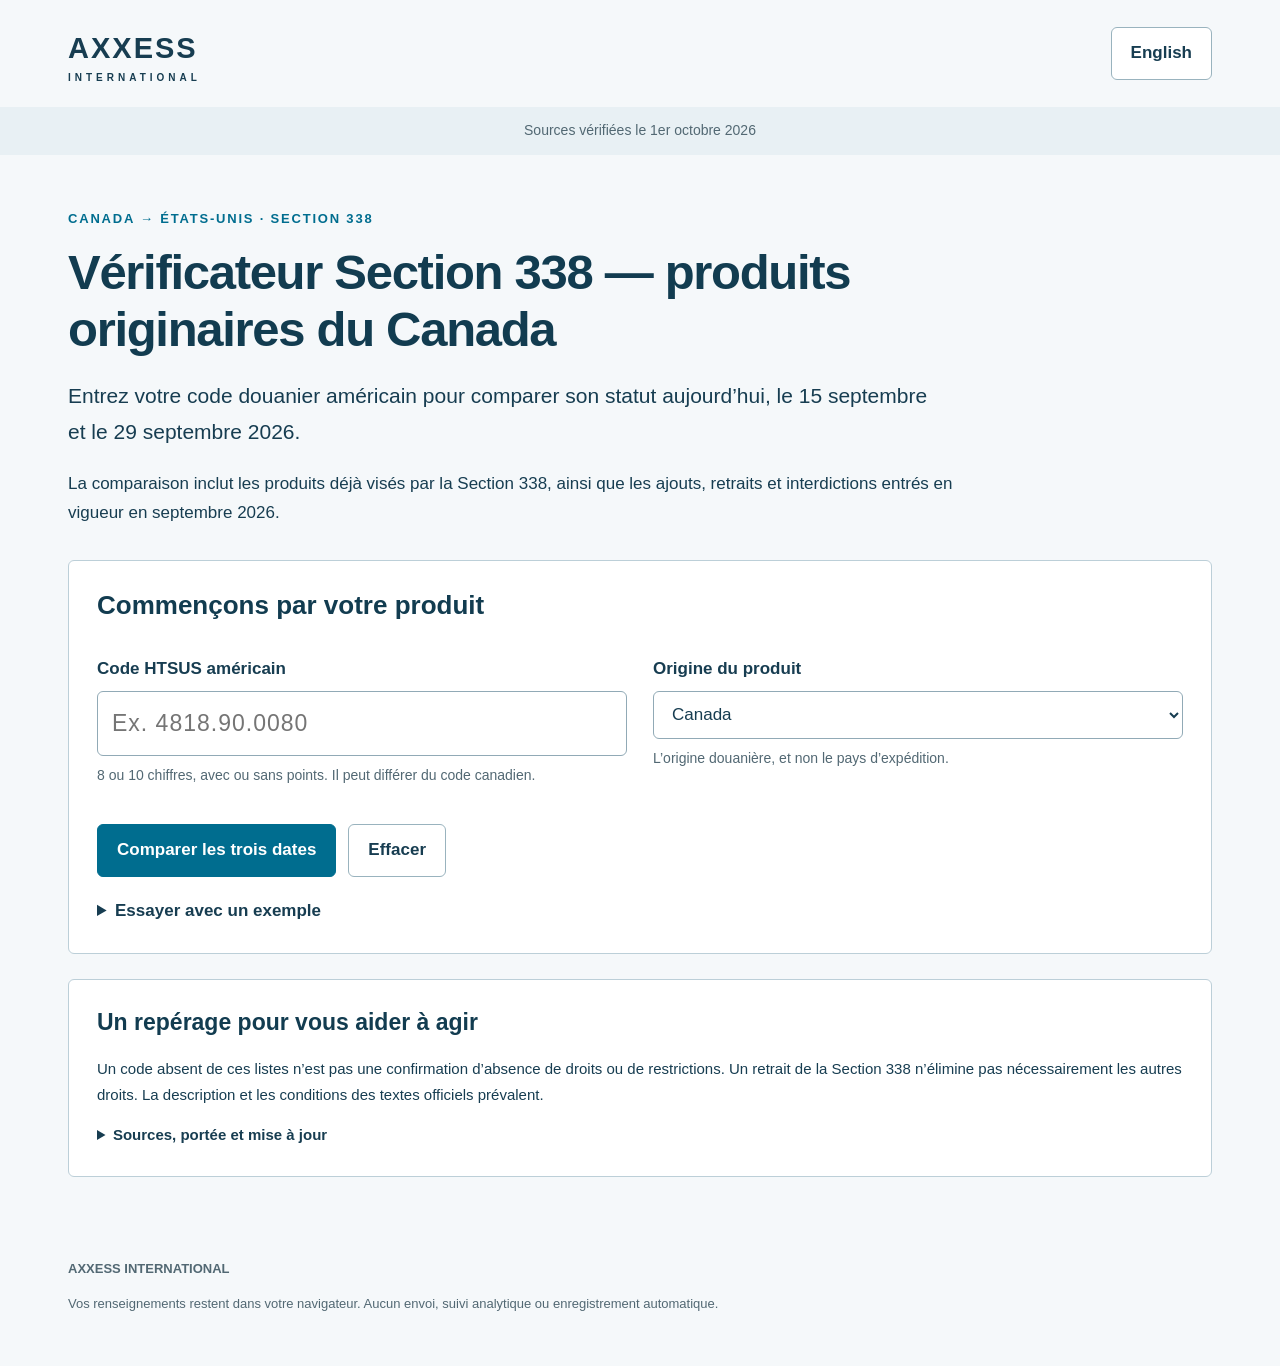
==== commit 95e4d386: "Publier le vérificateur FR/EN revalidé au 1er octobre 2026" ====
--- a/index.html
+++ b/index.html
@@ -1,10 +1,10 @@
 <!doctype html>
-<html lang="fr"><head><meta charset="utf-8"><meta name="viewport" content="width=device-width,initial-scale=1"><meta name="robots" content="noindex,nofollow"><meta name="description" content="Comparez le statut Section 338 de votre produit aux trois dates clés. Produits originaires du Canada — Axxess International."><title>Vérificateur Section 338 | Axxess International</title><link rel="stylesheet" href="style.css?v=20260909-3"><script defer src="rules.js"></script><script defer src="engine.js"></script><script defer src="app.js?v=20260909-3"></script></head>
-<body><a class="skip" href="#main" data-t="skip">Aller au vérificateur</a><header><div class="brand">AXXESS <span>INTERNATIONAL</span></div><button id="language" type="button">English</button></header><aside class="review"><span data-t="checked">Sources vérifiées le 9 septembre 2026</span></aside>
-<main id="main"><section class="intro"><p class="eyebrow" data-t="route">CANADA → ÉTATS-UNIS · SECTION 338</p><h1 data-t="title">Vérificateur Section 338 — produits originaires du Canada</h1><p class="lead" data-t="lead">Entrez votre code douanier américain pour comparer son statut aujourd’hui, le 15 septembre et le 29 septembre 2026.</p><p data-t="baseline">La comparaison inclut les produits déjà visés par la Section 338, ainsi que les ajouts, retraits et interdictions annoncés.</p></section>
+<html lang="fr"><head><meta charset="utf-8"><meta name="viewport" content="width=device-width,initial-scale=1"><meta name="robots" content="noindex,nofollow"><meta name="description" content="Comparez le statut Section 338 de votre produit aux trois dates clés. Produits originaires du Canada — Axxess International."><title>Vérificateur Section 338 | Axxess International</title><link rel="stylesheet" href="style.css?v=20261001-1"><script defer src="rules.js?v=20261001-1"></script><script defer src="engine.js?v=20261001-1"></script><script defer src="app.js?v=20261001-1"></script></head>
+<body><a class="skip" href="#main" data-t="skip">Aller au vérificateur</a><header><div class="brand">AXXESS <span>INTERNATIONAL</span></div><button id="language" type="button">English</button></header><aside class="review"><span data-t="checked">Sources vérifiées le 1er octobre 2026</span></aside>
+<main id="main"><section class="intro"><p class="eyebrow" data-t="route">CANADA → ÉTATS-UNIS · SECTION 338</p><h1 data-t="title">Vérificateur Section 338 — produits originaires du Canada</h1><p class="lead" data-t="lead">Entrez votre code douanier américain pour comparer son statut aujourd’hui, le 15 septembre et le 29 septembre 2026.</p><p data-t="baseline">La comparaison inclut les produits déjà visés par la Section 338, ainsi que les ajouts, retraits et interdictions entrés en vigueur en septembre 2026.</p></section>
 <section class="panel" aria-labelledby="form-title"><h2 id="form-title" data-t="formTitle">Commençons par votre produit</h2><form id="check-form" novalidate><div class="form-grid"><div><label for="hts" data-t="hts">Code HTSUS américain</label><input id="hts" inputmode="decimal" maxlength="14" placeholder="Ex. 4818.90.0080" autocomplete="off" aria-describedby="hts-help"><p class="hint" id="hts-help" data-t="htsHelp">8 ou 10 chiffres, avec ou sans points. Il peut différer du code canadien.</p></div><div><label for="origin" data-t="origin">Origine du produit</label><select id="origin"><option value="CA" data-t="canada">Canada</option><option value="US" data-t="other">Autre pays</option><option value="unknown" data-t="unknown">À confirmer</option></select><p class="hint" data-t="originHelp">L’origine douanière, et non le pays d’expédition.</p></div></div>
 <div id="packaging-field" hidden><label for="packaged" data-t="packaged">Conditionné pour la consommation directe?</label><select id="packaged"><option value="unknown" data-t="unknown">À confirmer</option><option value="yes" data-t="packYes">Oui — bouteilles, canettes, boîtes, fûts ou similaires</option><option value="no" data-t="packNo">Non — vrac confirmé</option></select><p class="hint" data-t="packHelp">Un grand contenant ou un fût n’est pas automatiquement du vrac. Ce renseignement peut changer le résultat du 29 septembre.</p></div>
 <p id="error" class="error" role="alert" hidden></p><div class="actions"><button type="submit" class="primary" data-t="check">Comparer les trois dates</button><button type="reset" data-t="reset">Effacer</button></div></form><details class="examples"><summary data-t="try">Essayer avec un exemple</summary><div class="actions"><button type="button" data-example="25010000" data-t="removedExample">Produit retiré</button><button type="button" data-example="04061064" data-t="addedExample">Produit ajouté</button><button type="button" data-example="22030000" data-t="banExample">Bière conditionnée</button><button type="button" data-example="48189000" data-t="partialExample">Code à préciser</button></div></details></section>
 <section id="results" aria-live="polite" hidden><p class="eyebrow" data-t="comparison">VOTRE COMPARAISON</p><h2 id="result-title" tabindex="-1"></h2><p id="description" class="hint"></p><p class="assumptions" data-t="assumptions">Repérage dans les listes pour trois opérations ordinaires distinctes : importation et entrée pour consommation à chaque date, sans exemption particulière. Les taux indiqués concernent uniquement la Section 338. Les autres droits et l’admissibilité finale restent à confirmer.</p><div id="cards" class="cards"></div><p class="hint" data-t="timeNote">15 et 29 septembre : situation à 0 h 01, heure de l’Est. Le 15 vise l’entrée pour consommation ou le retrait d’entrepôt; le 29 vise l’importation aux États-Unis.</p><div class="panel next"><h3 data-t="nextTitle">Préparez votre prochaine expédition avec Axxess</h3><p data-t="nextText">Faites confirmer le code complet, l’origine, les exceptions et les dates avant d’expédier. Si vous payez déjà des droits Section 232, faites revoir le cumul et vos coûts.</p><a id="prepare" class="primary contact-action" href="https://axxessintl.com/nous-joindre/" target="_top" data-t="prepare">Préparer ma demande de vérification</a></div>
-<details class="panel" id="shipment"><summary data-t="shipmentTitle">Vos dates réelles diffèrent? Examiner une expédition</summary><p data-t="shipmentHelp">Pour une importation avant le 29 septembre suivie d’une entrée pour consommation après cette date, les règles de transition doivent être examinées séparément.</p><form id="shipment-form" novalidate><div class="form-grid"><div><label for="imported" data-t="imported">Importation aux États-Unis — heure de l’Est</label><input id="imported" type="datetime-local"></div><div><label for="entered" data-t="entered">Entrée ou retrait pour consommation — heure de l’Est</label><input id="entered" type="datetime-local"></div></div><label for="special" data-t="special">Opération spéciale ou exemption à examiner?</label><select id="special"><option value="unknown" data-t="unknown">À confirmer</option><option value="none" data-t="ordinary">Non — opération ordinaire confirmée</option><option value="required" data-t="specialYes">Oui — examen nécessaire (chapitre 98, zone franche, etc.)</option></select><label for="exemption" data-t="exemption">Exclusion de la note 51(c), lorsqu’elle demeure applicable</label><select id="exemption"><option value="unknown" data-t="unknown">À confirmer</option><option value="no" data-t="exNo">Aucune exclusion applicable, confirmé</option><option value="yes" data-t="exYes">Exclusion applicable, confirmée par un spécialiste</option></select><p class="hint" data-t="exHelp">Par exemple, certaines mesures Section 232 ou l’aéronautique civile. L’ACEUM seul n’exclut pas les droits Section 338. L’outil ne détermine pas l’assujettissement à la Section 232.</p><button type="submit" class="primary" data-t="shipmentCheck">Examiner cette expédition</button></form><div id="shipment-result" aria-live="polite"></div></details></section>
-<section class="panel notes"><h2 data-t="scopeTitle">Un repérage pour vous aider à agir</h2><p data-t="scopeText">Un code absent de ces listes n’est pas une confirmation d’absence de droits ou de restrictions. Un retrait de la Section 338 n’élimine pas nécessairement les autres droits. La description et les conditions des textes officiels prévalent.</p><details><summary data-t="sourcesTitle">Sources, portée et mise à jour</summary><p data-t="sourceDate">Informations fondées sur les proclamations et annexes publiées au 8 septembre 2026, vérifiées le 9 septembre. Consultez les dernières instructions avant de préparer votre déclaration.</p><p data-t="dairyNote">Nous attendons encore les instructions du CBP concernant les changements des 15 et 29 septembre. Ces renseignements vous aident à préparer vos expéditions; ils pourraient être précisés ou modifiés. Pour les produits laitiers, faites notamment confirmer le traitement applicable avant de déclarer vos marchandises.</p><ul id="sources"></ul></details></section></main><footer><strong>AXXESS INTERNATIONAL</strong><p data-t="privacy">Vos renseignements restent dans votre navigateur. Aucun envoi, suivi analytique ou enregistrement automatique.</p></footer><noscript>Activez JavaScript pour utiliser le vérificateur. / Enable JavaScript to use the checker.</noscript></body></html>
+<details class="panel" id="shipment"><summary data-t="shipmentTitle">Vos dates réelles diffèrent? Examiner une expédition</summary><p data-t="shipmentHelp">Pour une importation avant le 29 septembre suivie d’une entrée pour consommation après cette date, les règles de transition doivent être examinées séparément.</p><form id="shipment-form" novalidate><div class="form-grid"><div><label for="imported" data-t="imported">Importation aux États-Unis — heure de l’Est</label><input id="imported" type="datetime-local"></div><div><label for="entered" data-t="entered">Entrée ou retrait pour consommation — heure de l’Est</label><input id="entered" type="datetime-local"></div></div><label for="special" data-t="special">Opération spéciale ou exemption à examiner?</label><select id="special"><option value="unknown" data-t="unknown">À confirmer</option><option value="none" data-t="ordinary">Non — opération ordinaire confirmée</option><option value="required" data-t="specialYes">Oui — examen nécessaire (chapitre 98, zone franche, etc.)</option></select><label for="exemption" data-t="exemption">Exclusion de la note 51(c), lorsqu’elle demeure applicable</label><select id="exemption"><option value="unknown" data-t="unknown">À confirmer</option><option value="no" data-t="exNo">Aucune exclusion applicable, confirmé</option><option value="yes" data-t="exYes">Exclusion applicable, confirmée par un spécialiste</option></select><p class="hint" data-t="exHelp">Depuis le 15 septembre, la note 51(c), déclarée sous 9903.03.15, concerne uniquement les produits du volet laitier 9903.03.13. L’aéronautique civile relève de la note 51(d) et de 9903.03.16 : sélectionnez « Oui — examen nécessaire » pour ce cas. L’ACEUM seul n’exclut pas les droits Section 338. L’outil ne détermine pas l’assujettissement à la Section 232.</p><button type="submit" class="primary" data-t="shipmentCheck">Examiner cette expédition</button></form><div id="shipment-result" aria-live="polite"></div></details></section>
+<section class="panel notes"><h2 data-t="scopeTitle">Un repérage pour vous aider à agir</h2><p data-t="scopeText">Un code absent de ces listes n’est pas une confirmation d’absence de droits ou de restrictions. Un retrait de la Section 338 n’élimine pas nécessairement les autres droits. La description et les conditions des textes officiels prévalent.</p><details><summary data-t="sourcesTitle">Sources, portée et mise à jour</summary><p data-t="sourceDate">Informations vérifiées le 1er octobre 2026 auprès des instructions CBP CSMS 69851916 et 70050970, de la liste consolidée applicable depuis le 15 septembre et des annexes d’interdiction du 29 septembre. Consultez les textes officiels avant votre déclaration.</p><p data-t="dairyNote">Les instructions du CBP sont disponibles ci-dessous. Les interdictions couvrent l’entrée pour consommation, l’admission en entrepôt douanier ou en zone franche et le transport sous douane. Les déclarations ACE visant des produits couverts sans mainlevée ont été annulées à l’échéance. Une importation antérieure au 29 septembre nécessite de confirmer les dates, l’admission et la mainlevée; les retraits admissibles d’entrepôt ou de zone franche restent soumis aux droits de 50 % applicables.</p><ul id="sources"></ul></details></section></main><footer><strong>AXXESS INTERNATIONAL</strong><p data-t="privacy">Vos renseignements restent dans votre navigateur. Aucun envoi, suivi analytique ou enregistrement automatique.</p></footer><noscript>Activez JavaScript pour utiliser le vérificateur. / Enable JavaScript to use the checker.</noscript></body></html>
